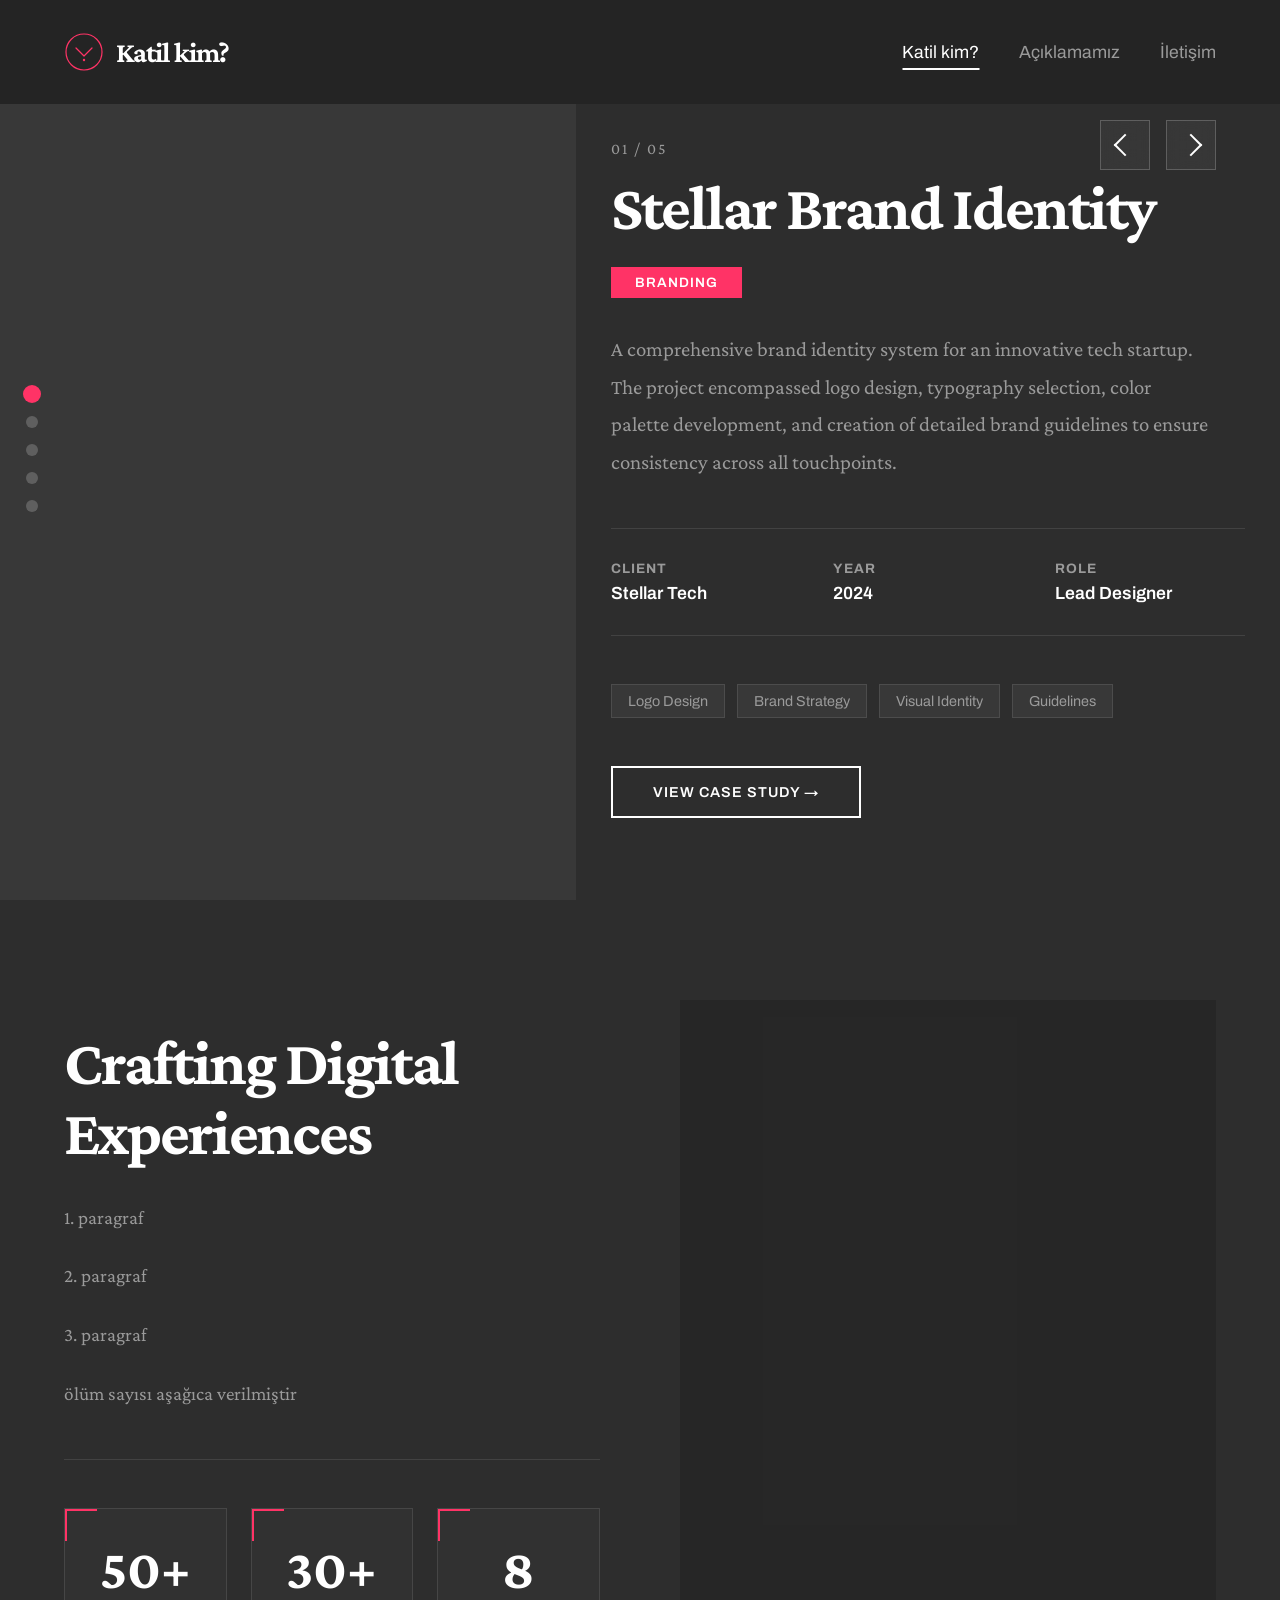
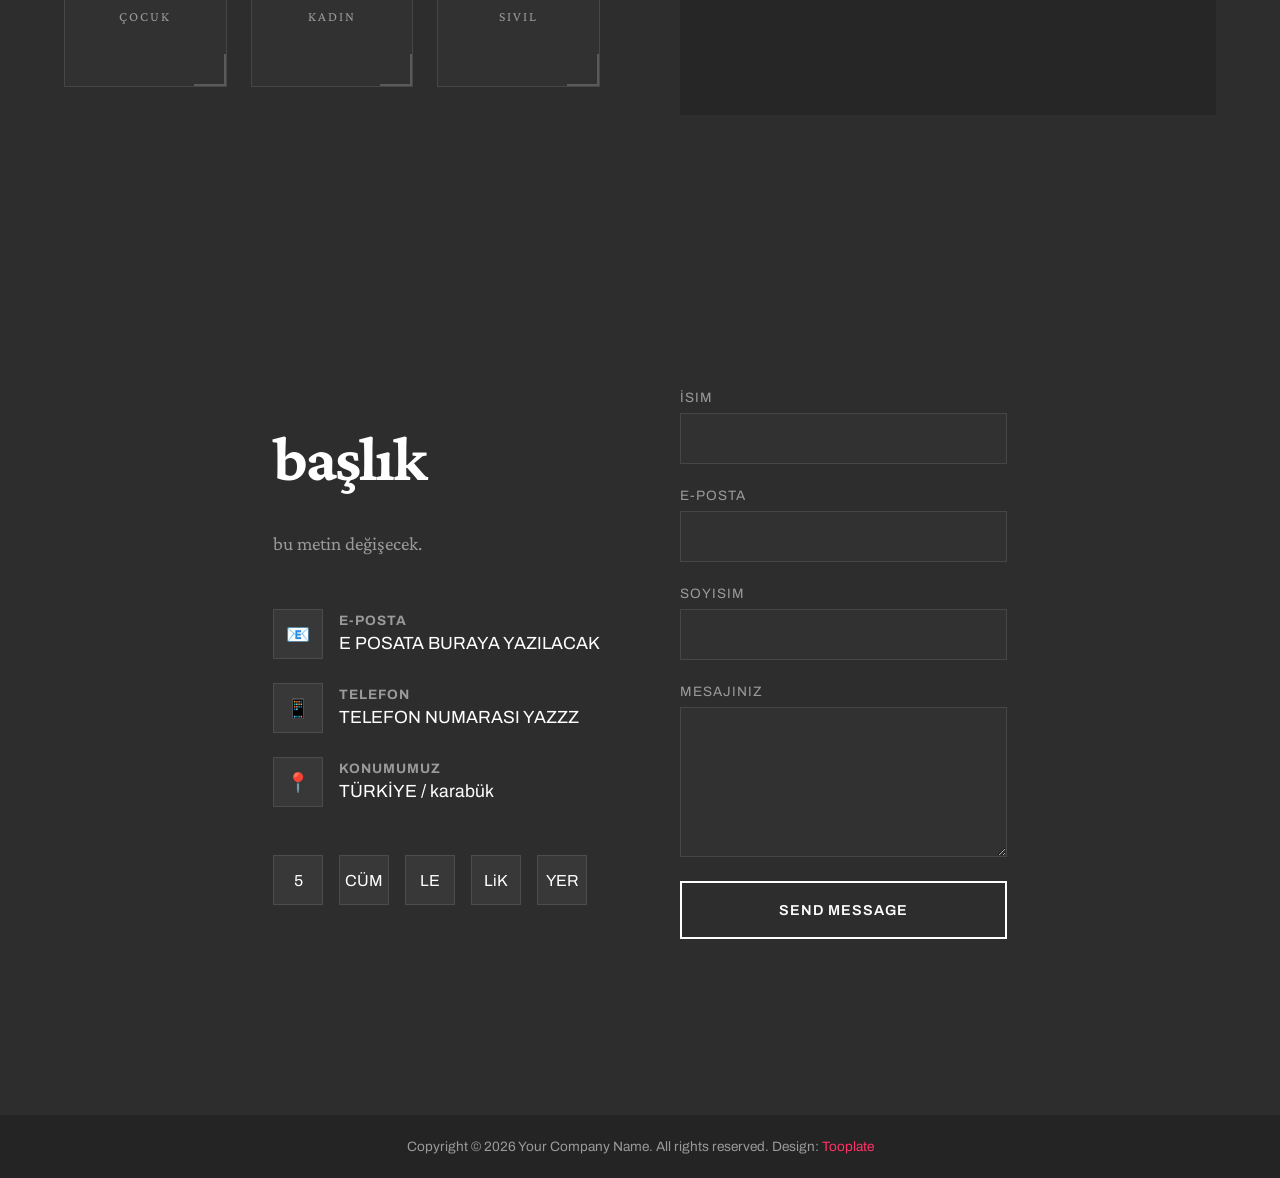
==== index.html @ d8e2f131 "Add files via upload" ====
<!DOCTYPE html>
<html lang="en">
<head>
    <meta charset="UTF-8">
    <meta name="viewport" content="width=device-width, initial-scale=1.0">
    <title>Split-Screen Portfolio - Free HTML Template</title>
    <link rel="preconnect" href="https://fonts.googleapis.com">
    <link rel="preconnect" href="https://fonts.gstatic.com" crossorigin>
    <link href="https://fonts.googleapis.com/css2?family=Crimson+Pro:wght@300;400;600;700&family=Archivo:wght@300;400;600;900&display=swap" rel="stylesheet">
    <link rel="stylesheet" href="tooplate-split-portfolio.css">
<!--

Tooplate 2154 Split Portfolio

https://www.tooplate.com/view/2154-split-portfolio

Free HTML CSS Template

-->
</head>
<body>
    <header>
        <a href="#work" class="logo">
            <svg class="logo-icon" viewBox="0 0 100 100" xmlns="http://www.w3.org/2000/svg">
                <circle cx="50" cy="50" r="45" fill="none" stroke="#ff3366" stroke-width="3"/>
                <path d="M 30 40 L 50 60 L 70 40" fill="none" stroke="#ff3366" stroke-width="3" stroke-linecap="round" stroke-linejoin="round"/>
                <circle cx="50" cy="70" r="3" fill="#ff3366"/>
            </svg>
            <span>Katil kim?</span>
        </a>
        <nav>
            <ul class="desktop-nav">
                <li><a href="#work">Katil kim?</a></li>
                <li><a href="#about">Açıklamamız</a></li>
                <li><a href="#contact">İletişim</a></li>
            </ul>
        </nav>
        <div class="menu-icon">
            <span></span>
        </div>
    </header>

    <div class="mobile-nav">
        <button class="mobile-nav-close" aria-label="Close menu">&times;</button>
        <ul>
            <li><a href="#work">Work</a></li>
            <li><a href="#about">About</a></li>
            <li><a href="#services">Services</a></li>
            <li><a href="#testimonials">Testimonials</a></li>
            <li><a href="#contact">Contact</a></li>
        </ul>
        <div class="mobile-nav-footer">
            <p>Let's create something amazing together</p>
            <a href="/cdn-cgi/l/email-protection#a1c9c4cdcdcee1c4d9c0ccd1cdc48fc2cecc"><span class="__cf_email__" data-cfemail="771f121b1b1837120f161a071b125914181a">[email&#160;protected]</span></a>
        </div>
    </div>

    <div class="split-container" id="work">
        <div class="left-panel">
            <div class="image-container active" data-project="0">
                <div class="project-image"></div>
            </div>
            <div class="image-container" data-project="1">
                <div class="project-image"></div>
            </div>
            <div class="image-container" data-project="2">
                <div class="project-image"></div>
            </div>
            <div class="image-container" data-project="3">
                <div class="project-image"></div>
            </div>
            <div class="image-container" data-project="4">
                <div class="project-image"></div>
            </div>
        </div>

        <div class="right-panel">
            <!-- Project 1 -->
            <div class="project-details active" data-project="0">
                <div class="project-number">01 / 05</div>
                <h1 class="project-title">Stellar Brand Identity</h1>
                <span class="project-category">Branding</span>
                <p class="project-description">
                    A comprehensive brand identity system for an innovative tech startup. The project encompassed logo design, 
                    typography selection, color palette development, and creation of detailed brand guidelines to ensure 
                    consistency across all touchpoints.
                </p>
                <div class="project-info">
                    <div class="info-item">
                        <h4>Client</h4>
                        <p>Stellar Tech</p>
                    </div>
                    <div class="info-item">
                        <h4>Year</h4>
                        <p>2024</p>
                    </div>
                    <div class="info-item">
                        <h4>Role</h4>
                        <p>Lead Designer</p>
                    </div>
                </div>
                <div class="project-tags">
                    <span class="tag">Logo Design</span>
                    <span class="tag">Brand Strategy</span>
                    <span class="tag">Visual Identity</span>
                    <span class="tag">Guidelines</span>
                </div>
                <a href="#" class="view-project-btn">View Case Study →</a>
            </div>

            <!-- Project 2 -->
            <div class="project-details" data-project="1">
                <div class="project-number">02 / 05</div>
                <h1 class="project-title">E-Commerce Platform</h1>
                <span class="project-category">Web Design</span>
                <p class="project-description">
                    Modern e-commerce platform redesign focused on enhancing user experience and conversion rates. 
                    The project included complete UI/UX overhaul, responsive design implementation, and optimization 
                    for both desktop and mobile shopping experiences.
                </p>
                <div class="project-info">
                    <div class="info-item">
                        <h4>Client</h4>
                        <p>Fashion Co.</p>
                    </div>
                    <div class="info-item">
                        <h4>Year</h4>
                        <p>2024</p>
                    </div>
                    <div class="info-item">
                        <h4>Role</h4>
                        <p>UI/UX Designer</p>
                    </div>
                </div>
                <div class="project-tags">
                    <span class="tag">UI Design</span>
                    <span class="tag">UX Research</span>
                    <span class="tag">Prototyping</span>
                    <span class="tag">Frontend Dev</span>
                </div>
                <a href="#" class="view-project-btn">View Case Study →</a>
            </div>

            <!-- Project 3 -->
            <div class="project-details" data-project="2">
                <div class="project-number">03 / 05</div>
                <h1 class="project-title">Fitness Mobile App</h1>
                <span class="project-category">App Design</span>
                <p class="project-description">
                    Intuitive fitness tracking application designed for iOS and Android platforms. Features include 
                    personalized workout plans, progress tracking with detailed analytics, social features for community 
                    engagement, and seamless integration with wearable devices.
                </p>
                <div class="project-info">
                    <div class="info-item">
                        <h4>Client</h4>
                        <p>FitLife</p>
                    </div>
                    <div class="info-item">
                        <h4>Year</h4>
                        <p>2024</p>
                    </div>
                    <div class="info-item">
                        <h4>Role</h4>
                        <p>Product Designer</p>
                    </div>
                </div>
                <div class="project-tags">
                    <span class="tag">Mobile UI</span>
                    <span class="tag">User Testing</span>
                    <span class="tag">Animation</span>
                    <span class="tag">Prototyping</span>
                </div>
                <a href="#" class="view-project-btn">View Case Study →</a>
            </div>

            <!-- Project 4 -->
            <div class="project-details" data-project="3">
                <div class="project-number">04 / 05</div>
                <h1 class="project-title">Product Visualization</h1>
                <span class="project-category">3D Design</span>
                <p class="project-description">
                    Photorealistic 3D product visualizations for marketing and advertising campaigns. The project involved 
                    detailed modeling, texturing, lighting, and rendering to create stunning visuals that showcase products 
                    in their best light without the need for physical photography.
                </p>
                <div class="project-info">
                    <div class="info-item">
                        <h4>Client</h4>
                        <p>Luxe Products</p>
                    </div>
                    <div class="info-item">
                        <h4>Year</h4>
                        <p>2024</p>
                    </div>
                    <div class="info-item">
                        <h4>Role</h4>
                        <p>3D Artist</p>
                    </div>
                </div>
                <div class="project-tags">
                    <span class="tag">3D Modeling</span>
                    <span class="tag">Rendering</span>
                    <span class="tag">Texturing</span>
                    <span class="tag">Lighting</span>
                </div>
                <a href="#" class="view-project-btn">View Case Study →</a>
            </div>

            <!-- Project 5 -->
            <div class="project-details" data-project="4">
                <div class="project-number">05 / 05</div>
                <h1 class="project-title">Magazine Layout</h1>
                <span class="project-category">Editorial</span>
                <p class="project-description">
                    Contemporary magazine design featuring bold typography and engaging visual storytelling. The project 
                    focused on creating a cohesive editorial system that balances readability with visual impact, incorporating 
                    custom typography, innovative layouts, and carefully curated imagery.
                </p>
                <div class="project-info">
                    <div class="info-item">
                        <h4>Client</h4>
                        <p>Design Monthly</p>
                    </div>
                    <div class="info-item">
                        <h4>Year</h4>
                        <p>2024</p>
                    </div>
                    <div class="info-item">
                        <h4>Role</h4>
                        <p>Art Director</p>
                    </div>
                </div>
                <div class="project-tags">
                    <span class="tag">Layout Design</span>
                    <span class="tag">Typography</span>
                    <span class="tag">Print Design</span>
                    <span class="tag">Editorial</span>
                </div>
                <a href="#" class="view-project-btn">View Case Study →</a>
            </div>
        </div>

        <div class="project-controls">
            <div class="progress-indicator">
                <div class="progress-dot active" data-project="0"></div>
                <div class="progress-dot" data-project="1"></div>
                <div class="progress-dot" data-project="2"></div>
                <div class="progress-dot" data-project="3"></div>
                <div class="progress-dot" data-project="4"></div>
            </div>
            <div class="navigation">
                <div class="nav-arrow" id="prevBtn">
                    <div class="arrow arrow-left"></div>
                </div>
                <div class="nav-arrow" id="nextBtn">
                    <div class="arrow arrow-right"></div>
                </div>
            </div>
        </div>
    </div>

    <!-- About Section -->
    <section id="about" class="about-section">
        <div class="about-split">
            <div class="about-content">
                <h2>Crafting Digital Experiences</h2>
                <p>1. paragraf</p>
                <p>2. paragraf</p>
                <p>3. paragraf</p>
                <p>ölüm sayısı aşağıca verilmiştir</p>
                <div class="about-stats">
                    <div class="stat-item">
                        <h3>50+</h3>
                        <p>Çocuk</p>
                    </div>
                    <div class="stat-item">
                        <h3>30+</h3>
                        <p>Kadın</p>
                    </div>
                    <div class="stat-item">
                        <h3>8</h3>
                        <p>sivil</p>
                    </div>
                </div>
            </div>
            <div class="about-image"></div>
        </div>
    </section>


    

    <!-- Contact Section -->
    <section id="contact" class="contact-section">
        <div class="contact-split">
            <div class="contact-info">
                <h2>başlık</h2>
                <p>bu metin değişecek.</p>
                <div class="contact-details">
                    <div class="contact-item">
                        <div class="contact-item-icon">📧</div>
                        <div class="contact-item-content">
                            <h4>E-posta</h4>
                            <a href="/cdn-cgi/l/email-protection#6008050c0c0f200518010d100c054e030f0d"><span class="__cf_email__" data-cfemail="18707d747477587d60797568747d367b7775">E POSATA BURAYA YAZILACAK</span></a>
                        </div>
                    </div>
                    <div class="contact-item">
                        <div class="contact-item-icon">📱</div>
                        <div class="contact-item-content">
                            <h4>telefon</h4>
                            <a href="tel:+1234567890">TELEFON NUMARASI YAZZZ</a>
                        </div>
                    </div>
                    <div class="contact-item">
                        <div class="contact-item-icon">📍</div>
                        <div class="contact-item-content">
                            <h4>konumumuz</h4>
                            <a href="https://www.google.com/maps/place/New+York,+NY" target="_blank">TÜRKİYE / karabük</a>
                        </div>
                    </div>
                </div>
                <div class="social-links">
                    <a href="#" class="social-link" title="Dribbble">5</a>
                    <a href="#" class="social-link" title="Behance">CÜM</a>
                    <a href="#" class="social-link" title="Instagram">LE</a>
                    <a href="#" class="social-link" title="LinkedIn">LiK</a>
                    <a href="#" class="social-link" title="Twitter">YER</a>
                </div>
            </div>
            <form class="contact-form">
                <div class="form-group">
                    <label for="name">İsim</label>
                    <input type="text" id="name" name="name" required>
                </div>
                <div class="form-group">
                    <label for="email">E-posta</label>
                    <input type="email" id="email" name="email" required>
                </div>
                <div class="form-group">
                    <label for="subject">Soyisim</label>
                    <input type="text" id="subject" name="subject" required>
                </div>
                <div class="form-group">
                    <label for="message">Mesajınız</label>
                    <textarea id="message" name="message" required></textarea>
                </div>
                <button type="submit" class="submit-btn">Send Message</button>
            </form>
        </div>
    </section>

    <footer>
        <p>Copyright © 2026 Your Company Name. All rights reserved. Design: <a rel="nofollow" href="https://www.tooplate.com" target="_blank">Tooplate</a></p>
    </footer>

    <script data-cfasync="false" src="/cdn-cgi/scripts/5c5dd728/cloudflare-static/email-decode.min.js"></script>
	<script src="tooplate-split-scripts.js"></script>
</body>
</html>
---- tooplate-split-portfolio.css ----
@charset "utf-8";
/* CSS Document 

Tooplate 2154 Split Portfolio

https://www.tooplate.com/view/2154-split-portfolio

*/

* {
	margin: 0;
	padding: 0;
	box-sizing: border-box;
}

:root {
	--bg-dark: #2d2d2d;
	--bg-light: #383838;
	--bg-header: #242424;
	--text-primary: #ffffff;
	--text-secondary: #9a9a9a;
	--accent: #ff3366;
	--accent-hover: #ff5580;
}

html {
	scroll-behavior: smooth;
}

body {
	font-family: 'Archivo', sans-serif;
	background: var(--bg-dark);
	color: var(--text-primary);
	overflow-x: hidden;
}

/* Header */
header {
	position: fixed;
	top: 0;
	left: 0;
	width: 100%;
	padding: 2rem 5%;
	display: flex;
	justify-content: space-between;
	align-items: center;
	z-index: 1000;
	background: rgba(36, 36, 36, 0.95);
	backdrop-filter: blur(10px);
}

.logo {
	font-family: 'Crimson Pro', serif;
	font-size: 1.8rem;
	font-weight: 700;
	letter-spacing: -1px;
	display: flex;
	align-items: center;
	gap: 0.75rem;
	text-decoration: none;
	color: var(--text-primary);
	transition: opacity 0.3s ease;
}

.logo:hover {
	opacity: 0.8;
}

.logo-icon {
	width: 40px;
	height: 40px;
}

.desktop-nav {
	display: flex;
	gap: 2.5rem;
	list-style: none;
}

.desktop-nav a {
	color: var(--text-secondary);
	text-decoration: none;
	font-size: 1.1rem;
	font-weight: 400;
	transition: all 0.3s ease;
	position: relative;
	padding-bottom: 0.5rem;
}

.desktop-nav a::before {
	content: '';
	position: absolute;
	bottom: 0;
	left: 50%;
	width: 0;
	height: 2px;
	background: var(--accent);
	transition: all 0.3s ease;
	transform: translateX(-50%);
}

.desktop-nav a:hover {
	color: var(--text-primary);
}

.desktop-nav a:hover::before {
	width: 100%;
}

.desktop-nav a.active {
	color: var(--text-primary);
}

.desktop-nav a.active::before {
	width: 100%;
	background: var(--text-primary);
}

.menu-icon {
	display: none;
	width: 40px;
	height: 40px;
	cursor: pointer;
	align-items: center;
	justify-content: center;
	border: 1px solid rgba(255, 255, 255, 0.2);
	border-radius: 50%;
	transition: border-color 0.3s ease;
	position: relative;
	z-index: 1002;
}

.menu-icon:hover {
	border-color: var(--accent);
}

.menu-icon span {
	display: block;
	width: 18px;
	height: 2px;
	background: var(--text-primary);
	position: relative;
}

.menu-icon span::before,
.menu-icon span::after {
	content: '';
	position: absolute;
	width: 18px;
	height: 2px;
	background: var(--text-primary);
	transition: all 0.3s ease;
}

.menu-icon span::before {
	top: -6px;
}

.menu-icon span::after {
	top: 6px;
}

/* Mobile Menu */
.mobile-nav {
	position: fixed;
	top: 0;
	right: -100%;
	width: 100%;
	max-width: 400px;
	height: 100vh;
	background: rgba(37, 37, 37, 0.98);
	backdrop-filter: blur(20px);
	z-index: 1001;
	padding: 120px 3rem 3rem;
	transition: right 0.3s ease-out;
}

.mobile-nav.active {
	right: 0;
}

.mobile-nav-close {
	position: absolute;
	top: 2rem;
	right: 2rem;
	width: 40px;
	height: 40px;
	background: transparent;
	border: 1px solid rgba(255, 255, 255, 0.2);
	border-radius: 50%;
	color: var(--text-primary);
	font-size: 1.5rem;
	cursor: pointer;
	display: flex;
	align-items: center;
	justify-content: center;
	transition: all 0.3s ease;
	line-height: 1;
}

.mobile-nav-close:hover {
	border-color: var(--accent);
	color: var(--accent);
	transform: rotate(90deg);
}

.mobile-nav ul {
	list-style: none;
}

.mobile-nav li {
	margin-bottom: 1.5rem;
}

.mobile-nav a {
	font-family: 'Crimson Pro', serif;
	font-size: 1.8rem;
	color: var(--text-primary);
	text-decoration: none;
	transition: all 0.3s ease;
	display: block;
}

.mobile-nav a:hover {
	color: var(--accent);
	transform: translateX(10px);
}

.mobile-nav a.active {
	color: var(--accent);
}

.mobile-nav-footer {
	position: absolute;
	bottom: 3rem;
	left: 3rem;
	right: 3rem;
}

.mobile-nav-footer p {
	color: var(--text-secondary);
	font-size: 0.9rem;
	margin-bottom: 1rem;
}

.mobile-nav-footer a {
	font-size: 0.9rem;
	color: var(--accent);
}

/* Split Screen Container */
.split-container {
	display: flex;
	height: 100vh;
	min-height: 700px;
	padding-top: 100px;
	position: relative;
}

.left-panel {
	flex: 1;
	position: relative;
	overflow: hidden;
	background: var(--bg-light);
}

.image-container {
	position: absolute;
	width: 100%;
	height: 100%;
	display: flex;
	align-items: center;
	justify-content: center;
	opacity: 0;
	transition: opacity 0.8s ease;
}

.image-container.active {
	opacity: 1;
}

.project-image {
	width: 80%;
	height: 80%;
	background-size: cover;
	background-position: center;
	position: relative;
	overflow: hidden;
}

.image-container:nth-child(1) .project-image {
	background-image: url('https://images.unsplash.com/photo-1558655146-9f40138edfeb?w=800&h=1000&fit=crop');
}

.image-container:nth-child(2) .project-image {
	background-image: url('https://images.unsplash.com/photo-1460925895917-afdab827c52f?w=800&h=1000&fit=crop');
}

.image-container:nth-child(3) .project-image {
	background-image: url('https://images.unsplash.com/photo-1476480862126-209bfaa8edc8?w=800&h=1000&fit=crop');
}

.image-container:nth-child(4) .project-image {
	background-image: url('https://images.unsplash.com/photo-1550745165-9bc0b252726f?w=800&h=1000&fit=crop');
}

.image-container:nth-child(5) .project-image {
	background-image: url('https://images.unsplash.com/photo-1499951360447-b19be8fe80f5?w=800&h=1000&fit=crop');
}

.right-panel {
	flex: 1;
	padding: 5%;
	overflow-y: visible;
	position: relative;
}

.project-details {
	position: absolute;
	top: 5%;
	left: 5%;
	right: 5%;
	opacity: 0;
	transform: translateY(30px);
	transition: all 0.6s ease;
	pointer-events: none;
}

.project-details.active {
	opacity: 1;
	transform: translateY(0);
	pointer-events: auto;
}

.project-number {
	font-family: 'Crimson Pro', serif;
	font-size: 1rem;
	color: var(--text-secondary);
	margin-bottom: 1rem;
	letter-spacing: 2px;
}

.project-title {
	font-family: 'Crimson Pro', serif;
	font-size: clamp(2.5rem, 5vw, 4rem);
	font-weight: 700;
	line-height: 1.1;
	margin-bottom: 1.5rem;
	letter-spacing: -2px;
}

.project-category {
	display: inline-block;
	padding: 0.5rem 1.5rem;
	background: var(--accent);
	color: white;
	font-size: 0.85rem;
	font-weight: 600;
	letter-spacing: 1px;
	margin-bottom: 2rem;
	text-transform: uppercase;
}

.project-description {
	font-family: 'Crimson Pro', serif;
	font-size: 1.3rem;
	line-height: 1.8;
	color: var(--text-secondary);
	margin-bottom: 3rem;
	max-width: 600px;
}

.project-info {
	display: grid;
	grid-template-columns: repeat(auto-fit, minmax(150px, 1fr));
	gap: 2rem;
	margin-bottom: 3rem;
	padding: 2rem 0;
	border-top: 1px solid rgba(255, 255, 255, 0.1);
	border-bottom: 1px solid rgba(255, 255, 255, 0.1);
}

.info-item h4 {
	font-size: 0.85rem;
	color: var(--text-secondary);
	margin-bottom: 0.5rem;
	text-transform: uppercase;
	letter-spacing: 1px;
}

.info-item p {
	font-size: 1.1rem;
	font-weight: 600;
}

.project-tags {
	display: flex;
	flex-wrap: wrap;
	gap: 0.75rem;
	margin-bottom: 3rem;
}

.tag {
	padding: 0.5rem 1rem;
	background: rgba(255, 255, 255, 0.05);
	border: 1px solid rgba(255, 255, 255, 0.1);
	font-size: 0.9rem;
	color: var(--text-secondary);
}

.view-project-btn {
	display: inline-block;
	padding: 1rem 2.5rem;
	background: transparent;
	color: var(--text-primary);
	border: 2px solid var(--text-primary);
	text-decoration: none;
	font-weight: 600;
	letter-spacing: 1px;
	text-transform: uppercase;
	font-size: 0.9rem;
	transition: all 0.3s ease;
}

.view-project-btn:hover {
	background: var(--accent);
	border-color: var(--accent);
	transform: translateX(10px);
}

/* Navigation Arrows */
.navigation {
	position: absolute;
	top: 120px;
	right: 5%;
	display: flex;
	gap: 1rem;
	z-index: 100;
}

.nav-arrow {
	width: 50px;
	height: 50px;
	background: rgba(255, 255, 255, 0.05);
	border: 1px solid rgba(255, 255, 255, 0.2);
	display: flex;
	align-items: center;
	justify-content: center;
	cursor: pointer;
	transition: all 0.3s ease;
	backdrop-filter: blur(10px);
}

.nav-arrow:hover {
	background: var(--accent);
	border-color: var(--accent);
	transform: scale(1.1);
}

.nav-arrow.disabled {
	opacity: 0.3;
	cursor: not-allowed;
}

.nav-arrow.disabled:hover {
	background: rgba(255, 255, 255, 0.05);
	transform: scale(1);
}

.arrow {
	width: 16px;
	height: 16px;
	border-top: 2px solid var(--text-primary);
	border-right: 2px solid var(--text-primary);
}

.arrow-left {
	transform: rotate(-135deg);
}

.arrow-right {
	transform: rotate(45deg);
}

/* Progress Indicator */
.progress-indicator {
	position: absolute;
	left: 2%;
	top: 50%;
	transform: translateY(-50%);
	display: flex;
	flex-direction: column;
	gap: 1rem;
	z-index: 100;
}

.progress-dot {
	width: 12px;
	height: 12px;
	background: rgba(255, 255, 255, 0.2);
	border-radius: 50%;
	cursor: pointer;
	transition: all 0.3s ease;
}

.progress-dot.active {
	background: var(--accent);
	transform: scale(1.5);
}

.progress-dot:hover {
	background: var(--text-primary);
}

/* Project Controls Wrapper */
.project-controls {
	position: absolute;
	top: 0;
	left: 0;
	right: 0;
	bottom: 0;
	pointer-events: none;
	z-index: 100;
	opacity: 1;
	transition: opacity 0.3s ease;
}

.project-controls.hidden {
	opacity: 0;
	pointer-events: none;
}

.project-controls .navigation,
.project-controls .progress-indicator {
	pointer-events: auto;
}

.project-controls.hidden .navigation,
.project-controls.hidden .progress-indicator {
	pointer-events: none;
}

/* About Section */
.about-section {
	min-height: 100vh;
	display: flex;
	align-items: center;
	padding: 100px 5%;
}

.about-split {
	display: grid;
	grid-template-columns: 1fr 1fr;
	gap: 5rem;
	max-width: 1400px;
	margin: 0 auto;
	align-items: center;
}

.about-image {
	position: relative;
	aspect-ratio: 3/4;
	background-image: url('https://images.unsplash.com/photo-1573496359142-b8d87734a5a2?w=600&h=800&fit=crop');
	background-size: cover;
	background-position: center;
	display: flex;
	align-items: center;
	justify-content: center;
	overflow: hidden;
}

.about-image::before {
	content: '';
	position: absolute;
	width: 100%;
	height: 100%;
	background: rgba(26, 26, 26, 0.3);
}

.about-content h2 {
	font-family: 'Crimson Pro', serif;
	font-size: clamp(2.5rem, 5vw, 4rem);
	font-weight: 700;
	line-height: 1.1;
	margin-bottom: 2rem;
	letter-spacing: -2px;
}

.about-content p {
	font-family: 'Crimson Pro', serif;
	font-size: 1.2rem;
	line-height: 1.8;
	color: var(--text-secondary);
	margin-bottom: 1.5rem;
}

.about-content p a {
	color: var(--accent);
	text-decoration: none;
	transition: opacity 0.3s ease;
}

.about-content p a:hover {
	opacity: 0.8;
}

.about-stats {
	display: grid;
	grid-template-columns: repeat(3, 1fr);
	gap: 1.5rem;
	margin-top: 3rem;
	padding-top: 3rem;
	border-top: 1px solid rgba(255, 255, 255, 0.1);
}

.stat-item {
	position: relative;
	padding: 2rem 1.5rem;
	background: rgba(255, 255, 255, 0.02);
	border: 1px solid rgba(255, 255, 255, 0.1);
	text-align: center;
	transition: all 0.3s ease;
}

.stat-item:hover {
	background: rgba(255, 255, 255, 0.05);
	border-color: rgba(255, 255, 255, 0.2);
	transform: translateY(-3px);
}

.stat-item::before {
	content: '';
	position: absolute;
	top: 0;
	left: 0;
	width: 30px;
	height: 30px;
	border-top: 2px solid var(--accent);
	border-left: 2px solid var(--accent);
}

.stat-item::after {
	content: '';
	position: absolute;
	bottom: 0;
	right: 0;
	width: 30px;
	height: 30px;
	border-bottom: 2px solid rgba(255, 255, 255, 0.2);
	border-right: 2px solid rgba(255, 255, 255, 0.2);
}

.stat-item h3 {
	font-family: 'Crimson Pro', serif;
	font-size: 3.5rem;
	font-weight: 700;
	color: var(--text-primary);
	margin-bottom: 0.5rem;
	line-height: 1;
}

.stat-item p {
	font-size: 0.85rem;
	color: var(--text-secondary);
	text-transform: uppercase;
	letter-spacing: 2px;
}

/* Services Section */
.services-section {
	min-height: 100vh;
	padding: 100px 5%;
	display: flex;
	align-items: center;
}

.services-container {
	max-width: 1400px;
	margin: 0 auto;
	width: 100%;
}

.section-header {
	text-align: center;
	margin-bottom: 5rem;
}

.section-header h2 {
	font-family: 'Crimson Pro', serif;
	font-size: clamp(2.5rem, 5vw, 4rem);
	font-weight: 700;
	line-height: 1.1;
	margin-bottom: 1rem;
	letter-spacing: -2px;
}

.section-header p {
	font-family: 'Crimson Pro', serif;
	font-size: 1.2rem;
	color: var(--text-secondary);
}

.services-grid {
	display: grid;
	grid-template-columns: repeat(auto-fit, minmax(300px, 1fr));
	gap: 2rem;
}

.service-card {
	padding: 3rem 2rem;
	background: rgba(255, 255, 255, 0.02);
	border: 1px solid rgba(255, 255, 255, 0.1);
	transition: all 0.3s ease;
	position: relative;
	overflow: hidden;
}

.service-card:hover {
	background: rgba(255, 255, 255, 0.05);
	border-color: rgba(255, 255, 255, 0.2);
	transform: translateY(-5px);
}

.service-number {
	position: relative;
	display: inline-flex;
	align-items: center;
	justify-content: center;
	width: 100px;
	height: 100px;
	margin-bottom: 1.5rem;
	font-family: 'Crimson Pro', serif;
	font-size: 2.5rem;
	font-weight: 700;
	color: var(--text-primary);
}

.service-number::before,
.service-number::after {
	content: '';
	position: absolute;
	width: 82px;
	height: 82px;
	border: 2px solid;
}

.service-number::before {
	top: 0;
	left: 0;
	border-color: rgba(255, 255, 255, 0.2);
}

.service-number::after {
	bottom: 0;
	right: 0;
	border-color: var(--accent);
}

.service-card h3 {
	font-family: 'Crimson Pro', serif;
	font-size: 2rem;
	font-weight: 700;
	margin-bottom: 1rem;
	letter-spacing: -1px;
}

.service-card p {
	color: var(--text-secondary);
	line-height: 1.7;
	margin-bottom: 1.5rem;
}

.service-list {
	list-style: none;
}

.service-list li {
	color: var(--text-secondary);
	font-size: 0.9rem;
	padding: 0.5rem 0;
	padding-left: 1.5rem;
	position: relative;
}

.service-list li::before {
	content: '→';
	position: absolute;
	left: 0;
	color: var(--accent);
}

/* Testimonials Section */
.testimonials-section {
	min-height: 100vh;
	padding: 100px 5%;
	display: flex;
	align-items: center;
	background: rgba(255, 255, 255, 0.02);
}

.testimonials-container {
	max-width: 1200px;
	margin: 0 auto;
	width: 100%;
}

.testimonials-grid {
	display: grid;
	grid-template-columns: repeat(auto-fit, minmax(350px, 1fr));
	gap: 3rem;
	margin-top: 3rem;
}

.testimonial-card {
	padding: 3rem;
	background: rgba(45, 45, 45, 0.8);
	border: 1px solid rgba(255, 255, 255, 0.1);
	position: relative;
}

.quote-icon {
	font-family: 'Crimson Pro', serif;
	font-size: 5rem;
	color: rgba(255, 255, 255, 0.1);
	line-height: 1;
	margin-bottom: 1rem;
}

.testimonial-text {
	font-family: 'Crimson Pro', serif;
	font-size: 1.2rem;
	line-height: 1.8;
	color: var(--text-primary);
	margin-bottom: 2rem;
}

.testimonial-author {
	display: flex;
	align-items: center;
	gap: 1rem;
	padding-top: 2rem;
	border-top: 1px solid rgba(255, 255, 255, 0.1);
}

.author-avatar {
	width: 50px;
	height: 50px;
	background: var(--accent);
	border-radius: 50%;
	display: flex;
	align-items: center;
	justify-content: center;
	font-family: 'Crimson Pro', serif;
	font-size: 1.5rem;
	font-weight: 700;
}

.author-info h4 {
	font-size: 1.1rem;
	margin-bottom: 0.25rem;
}

.author-info p {
	font-size: 0.9rem;
	color: var(--text-secondary);
}

/* Contact Section */
.contact-section {
	min-height: 100vh;
	display: flex;
	align-items: center;
	padding: 100px 5%;
}

.contact-split {
	display: grid;
	grid-template-columns: 1fr 1fr;
	gap: 5rem;
	max-width: 1400px;
	margin: 0 auto;
	align-items: center;
}

.contact-info h2 {
	font-family: 'Crimson Pro', serif;
	font-size: clamp(2.5rem, 5vw, 4rem);
	font-weight: 700;
	line-height: 1.1;
	margin-bottom: 2rem;
	letter-spacing: -2px;
}

.contact-info p {
	font-family: 'Crimson Pro', serif;
	font-size: 1.2rem;
	line-height: 1.8;
	color: var(--text-secondary);
	margin-bottom: 3rem;
}

.contact-details {
	display: flex;
	flex-direction: column;
	gap: 1.5rem;
}

.contact-item {
	display: flex;
	align-items: flex-start;
	gap: 1rem;
}

.contact-item-icon {
	width: 50px;
	height: 50px;
	min-width: 50px;
	flex-shrink: 0;
	background: rgba(255, 255, 255, 0.05);
	border: 1px solid rgba(255, 255, 255, 0.1);
	display: flex;
	align-items: center;
	justify-content: center;
	font-size: 1.2rem;
}

.contact-item-content {
	padding-top: 0.25rem;
}

.contact-item-content h4 {
	font-size: 0.85rem;
	color: var(--text-secondary);
	margin-bottom: 0.25rem;
	text-transform: uppercase;
	letter-spacing: 1px;
}

.contact-item-content a,
.contact-item-content p {
	color: var(--text-primary);
	text-decoration: none;
	font-size: 1.1rem;
	margin: 0;
	line-height: 1.4;
}

.contact-item-content a:hover {
	color: var(--accent);
}

.social-links {
	display: flex;
	gap: 1rem;
	margin-top: 3rem;
}

.social-link {
	width: 50px;
	height: 50px;
	background: rgba(255, 255, 255, 0.05);
	border: 1px solid rgba(255, 255, 255, 0.1);
	display: flex;
	align-items: center;
	justify-content: center;
	text-decoration: none;
	color: var(--text-primary);
	transition: all 0.3s ease;
}

.social-link:hover {
	background: var(--accent);
	border-color: var(--accent);
	transform: translateY(-3px);
}

.contact-form {
	display: flex;
	flex-direction: column;
	gap: 1.5rem;
}

.form-group {
	display: flex;
	flex-direction: column;
	gap: 0.5rem;
}

.form-group label {
	font-size: 0.85rem;
	color: var(--text-secondary);
	text-transform: uppercase;
	letter-spacing: 1px;
}

.form-group input,
.form-group textarea {
	padding: 1rem;
	background: rgba(255, 255, 255, 0.02);
	border: 1px solid rgba(255, 255, 255, 0.1);
	color: var(--text-primary);
	font-family: 'Archivo', sans-serif;
	font-size: 1rem;
	transition: all 0.3s ease;
}

.form-group input:focus,
.form-group textarea:focus {
	outline: none;
	border-color: var(--accent);
	background: rgba(255, 255, 255, 0.05);
}

.form-group textarea {
	resize: vertical;
	min-height: 150px;
}

.submit-btn {
	padding: 1.2rem 2.5rem;
	background: transparent;
	color: var(--text-primary);
	border: 2px solid var(--text-primary);
	font-family: 'Archivo', sans-serif;
	font-weight: 600;
	letter-spacing: 1px;
	text-transform: uppercase;
	font-size: 0.9rem;
	cursor: pointer;
	transition: all 0.3s ease;
}

.submit-btn:hover {
	background: var(--accent);
	border-color: var(--accent);
}

/* Footer */
footer {
	position: relative;
	padding: 1.5rem 5%;
	text-align: center;
	font-size: 0.85rem;
	color: var(--text-secondary);
	background: rgba(36, 36, 36, 0.95);
	backdrop-filter: blur(10px);
}

footer a {
	color: var(--accent);
	text-decoration: none;
	transition: color 0.3s ease;
}

footer a:hover {
	color: var(--accent-hover);
}

/* Responsive */
@media (max-width: 1024px) {
	.split-container {
		flex-direction: column;
		height: auto;
		padding-top: 100px;
		padding-bottom: 0;
	}

	.left-panel {
		height: 50vh;
		min-height: 400px;
		position: relative;
		order: 1;
	}

	/* Project controls bar - between panels */
	.project-controls {
		position: relative;
		order: 2;
		display: flex;
		justify-content: space-between;
		align-items: center;
		padding: 1rem 5%;
		background: linear-gradient(180deg, var(--bg-light) 0%, var(--bg-dark) 100%);
		border-top: 1px solid rgba(255, 255, 255, 0.05);
		border-bottom: 1px solid rgba(255, 255, 255, 0.05);
		top: auto;
		left: auto;
		right: auto;
		bottom: auto;
		pointer-events: auto;
	}

	.progress-indicator {
		position: relative;
		left: auto;
		top: auto;
		transform: none;
		flex-direction: row;
		gap: 0.75rem;
	}

	.navigation {
		position: relative;
		top: auto;
		bottom: auto;
		right: auto;
	}

	.nav-arrow {
		width: 45px;
		height: 45px;
	}

	.right-panel {
		height: auto;
		overflow-y: visible;
		padding-top: 2rem;
		padding-bottom: 2rem;
		position: relative;
		order: 3;
	}

	.project-details {
		position: relative;
		top: 0;
		opacity: 1;
		transform: translateY(0);
		pointer-events: auto;
		display: none;
	}

	.project-details.active {
		display: block;
	}

	.desktop-nav {
		display: none;
	}

	.menu-icon {
		display: flex;
	}

	footer {
		position: relative;
	}

	.about-split,
	.contact-split {
		grid-template-columns: 1fr;
		gap: 3rem;
	}

	.about-image {
		order: -1;
		max-height: 500px;
	}

	.about-stats {
		grid-template-columns: repeat(3, 1fr);
	}

	.services-grid {
		grid-template-columns: repeat(auto-fit, minmax(250px, 1fr));
	}

	.testimonials-grid {
		grid-template-columns: 1fr;
	}
}

@media (max-width: 768px) {
	header {
		padding: 1.5rem 5%;
	}

	.logo {
		font-size: 1.5rem;
	}

	.project-title {
		font-size: 2.5rem;
	}

	.project-description {
		font-size: 1.1rem;
	}

	.project-info {
		grid-template-columns: 1fr;
		gap: 1.5rem;
	}

	.navigation {
		gap: 0.5rem;
	}

	.nav-arrow {
		width: 50px;
		height: 50px;
	}

	.about-content h2,
	.contact-info h2,
	.section-header h2 {
		font-size: 2.5rem;
	}

	.about-stats {
		grid-template-columns: repeat(3, 1fr);
		gap: 1rem;
	}

	.stat-item {
		padding: 1.5rem 1rem;
	}

	.stat-item h3 {
		font-size: 2.2rem;
	}

	.stat-item::before,
	.stat-item::after {
		width: 20px;
		height: 20px;
	}

	.service-card {
		padding: 2rem 1.5rem;
	}

	.testimonial-card {
		padding: 2rem;
	}

	.services-section,
	.testimonials-section,
	.about-section,
	.contact-section {
		padding: 60px 5%;
	}
}

@media (max-width: 480px) {
	.split-container {
		padding-top: 80px;
		padding-bottom: 0;
	}

	.left-panel {
		height: 40vh;
		min-height: 300px;
	}

	.project-title {
		font-size: 2rem;
	}

	.project-controls {
		padding: 0.75rem 5%;
	}

	.right-panel {
		padding: 1.5rem 5% 2rem;
	}

	.navigation {
		gap: 0.5rem;
	}

	.nav-arrow {
		width: 40px;
		height: 40px;
	}

	.arrow {
		width: 15px;
		height: 15px;
	}

	.progress-indicator {
		gap: 0.5rem;
	}

	.about-stats {
		grid-template-columns: 1fr;
		gap: 1rem;
	}

	.stat-item h3 {
		font-size: 2.5rem;
	}

	.progress-dot {
		width: 10px;
		height: 10px;
	}

	.services-grid {
		grid-template-columns: 1fr;
	}

	.social-links {
		flex-wrap: wrap;
	}
}
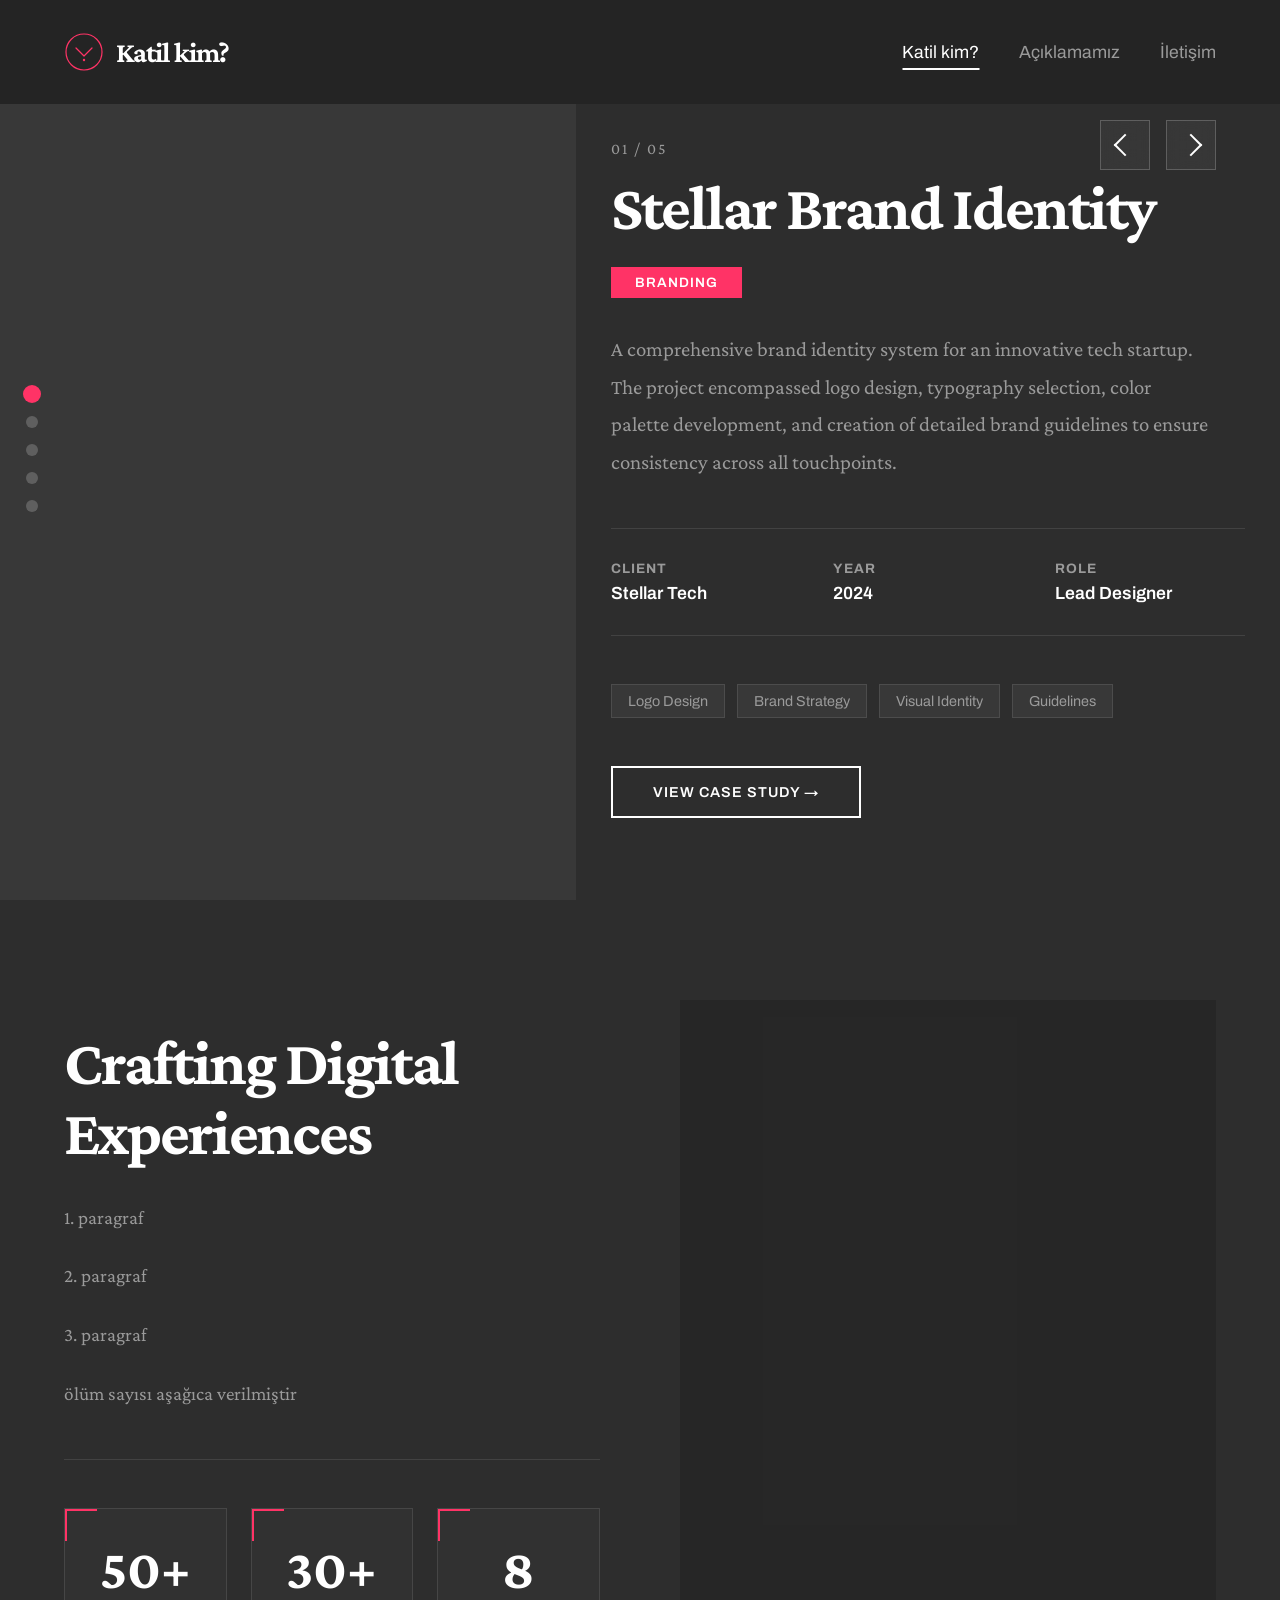
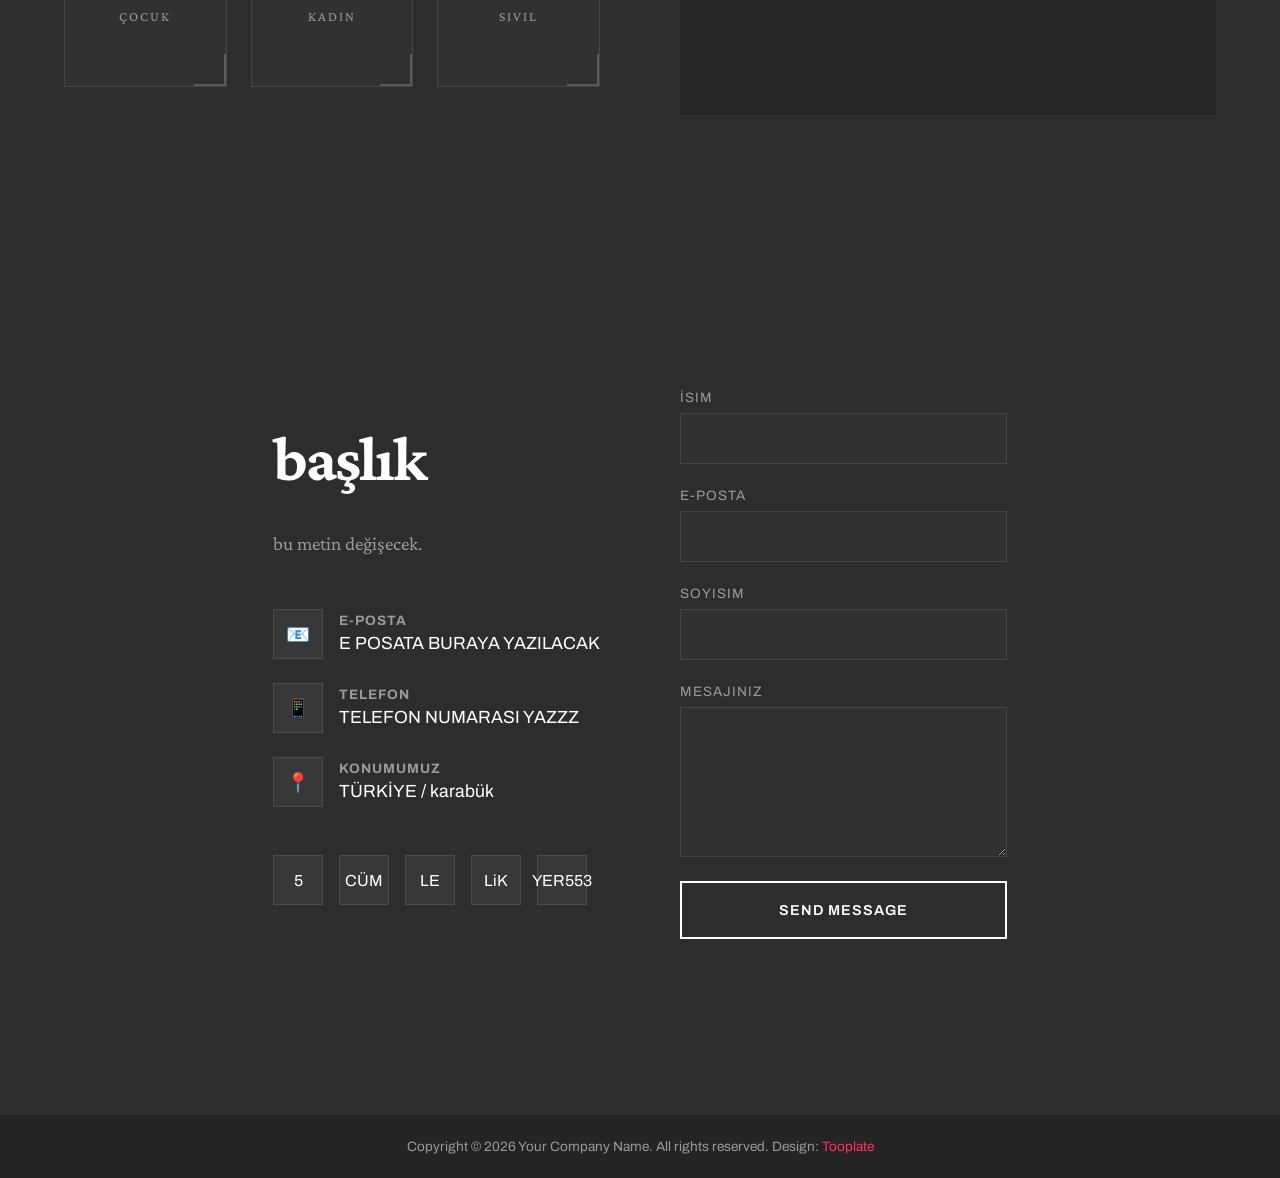
==== commit 2a2eac92: "Update index.html" ====
--- a/index.html
+++ b/index.html
@@ -43,15 +43,13 @@
     <div class="mobile-nav">
         <button class="mobile-nav-close" aria-label="Close menu">&times;</button>
         <ul>
-            <li><a href="#work">Work</a></li>
-            <li><a href="#about">About</a></li>
-            <li><a href="#services">Services</a></li>
-            <li><a href="#testimonials">Testimonials</a></li>
-            <li><a href="#contact">Contact</a></li>
+            <li><a href="#work">Katil kim?</a></li>
+                <li><a href="#about">Açıklamamız</a></li>
+                <li><a href="#contact">İletişim</a></li>
         </ul>
         <div class="mobile-nav-footer">
-            <p>Let's create something amazing together</p>
-            <a href="/cdn-cgi/l/email-protection#a1c9c4cdcdcee1c4d9c0ccd1cdc48fc2cecc"><span class="__cf_email__" data-cfemail="771f121b1b1837120f161a071b125914181a">[email&#160;protected]</span></a>
+            <p>gurur verici bir cümle yazzz</p>
+            <a href="/cdn-cgi/l/email-protection#a1c9c4cdcdcee1c4d9c0ccd1cdc48fc2cecc"><span class="__cf_email__" data-cfemail="771f121b1b1837120f161a071b125914181a">E POSATA YAZILACAK</span></a>
         </div>
     </div>
 
@@ -325,7 +323,7 @@
                     <a href="#" class="social-link" title="Behance">CÜM</a>
                     <a href="#" class="social-link" title="Instagram">LE</a>
                     <a href="#" class="social-link" title="LinkedIn">LiK</a>
-                    <a href="#" class="social-link" title="Twitter">YER</a>
+                    <a href="#" class="social-link" title="Twitter">YER553</a>
                 </div>
             </div>
             <form class="contact-form">
@@ -357,4 +355,4 @@
     <script data-cfasync="false" src="/cdn-cgi/scripts/5c5dd728/cloudflare-static/email-decode.min.js"></script>
 	<script src="tooplate-split-scripts.js"></script>
 </body>
-</html>+</html>
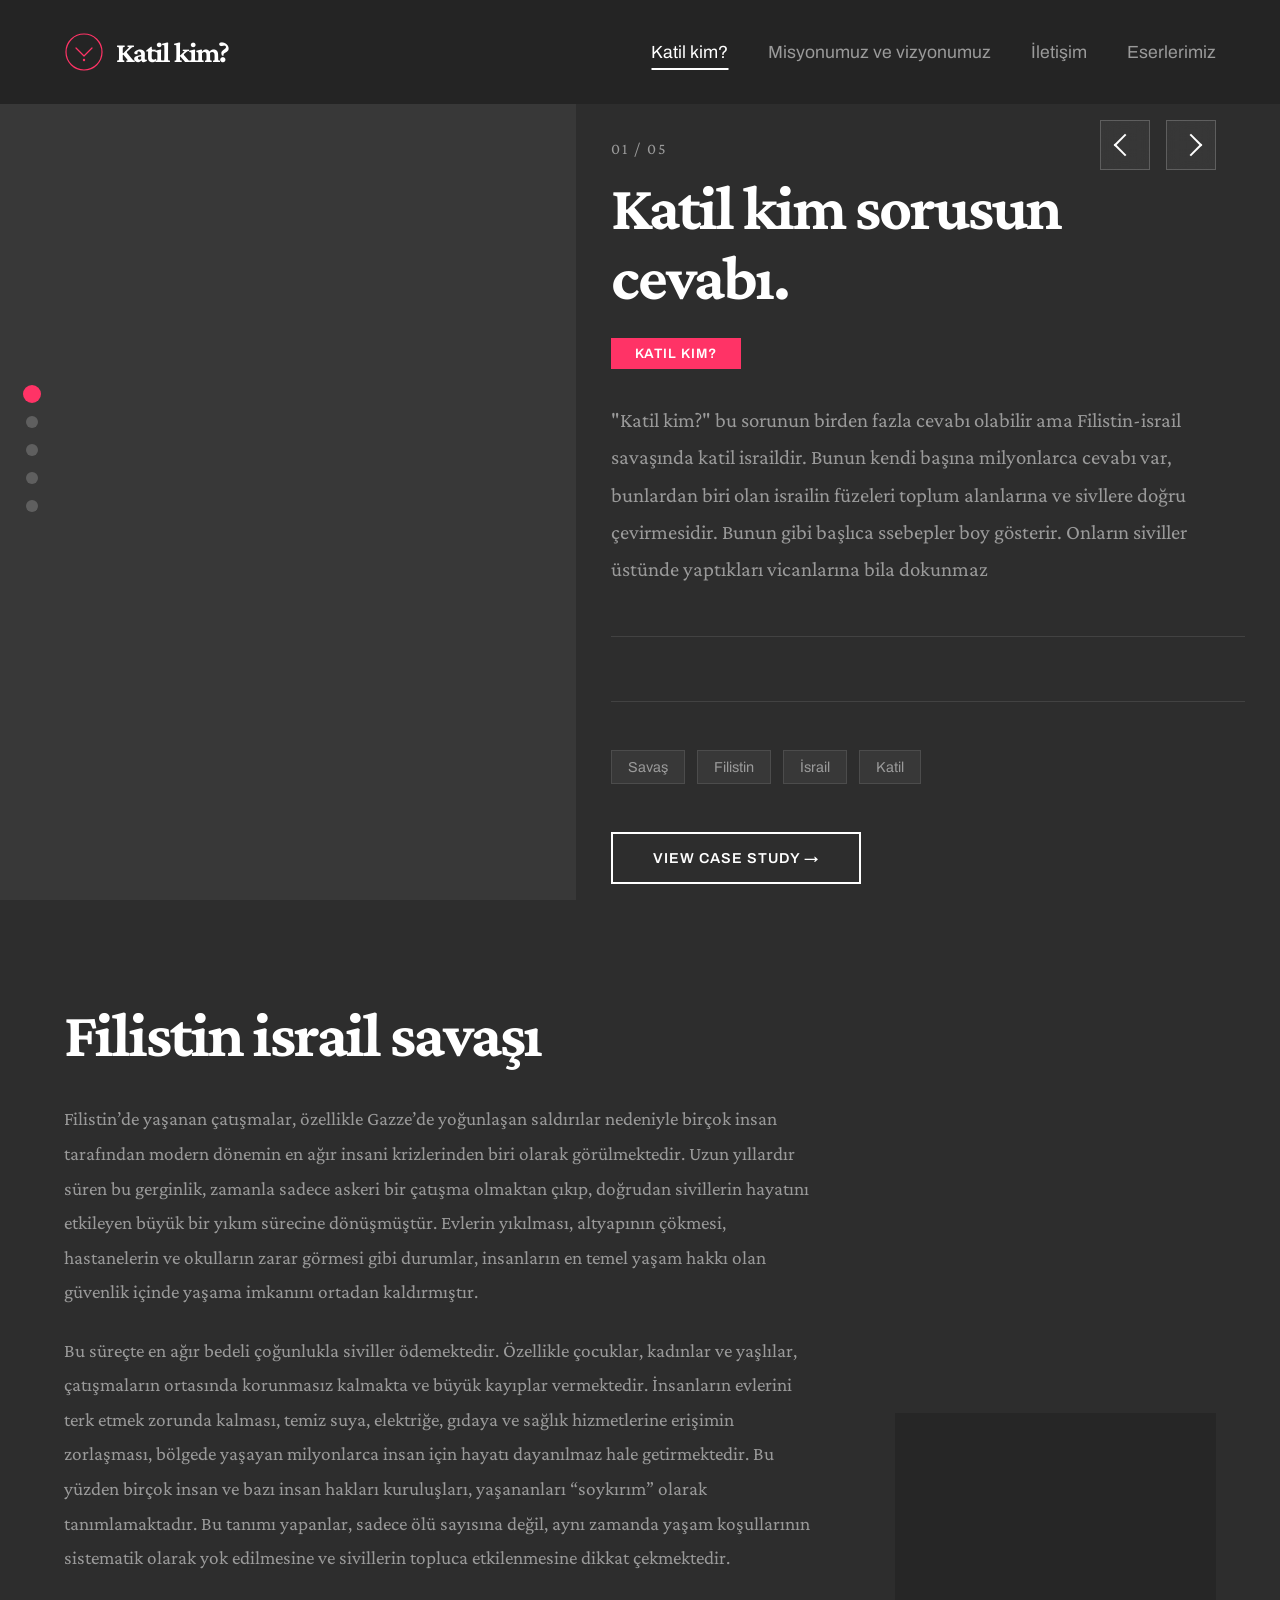
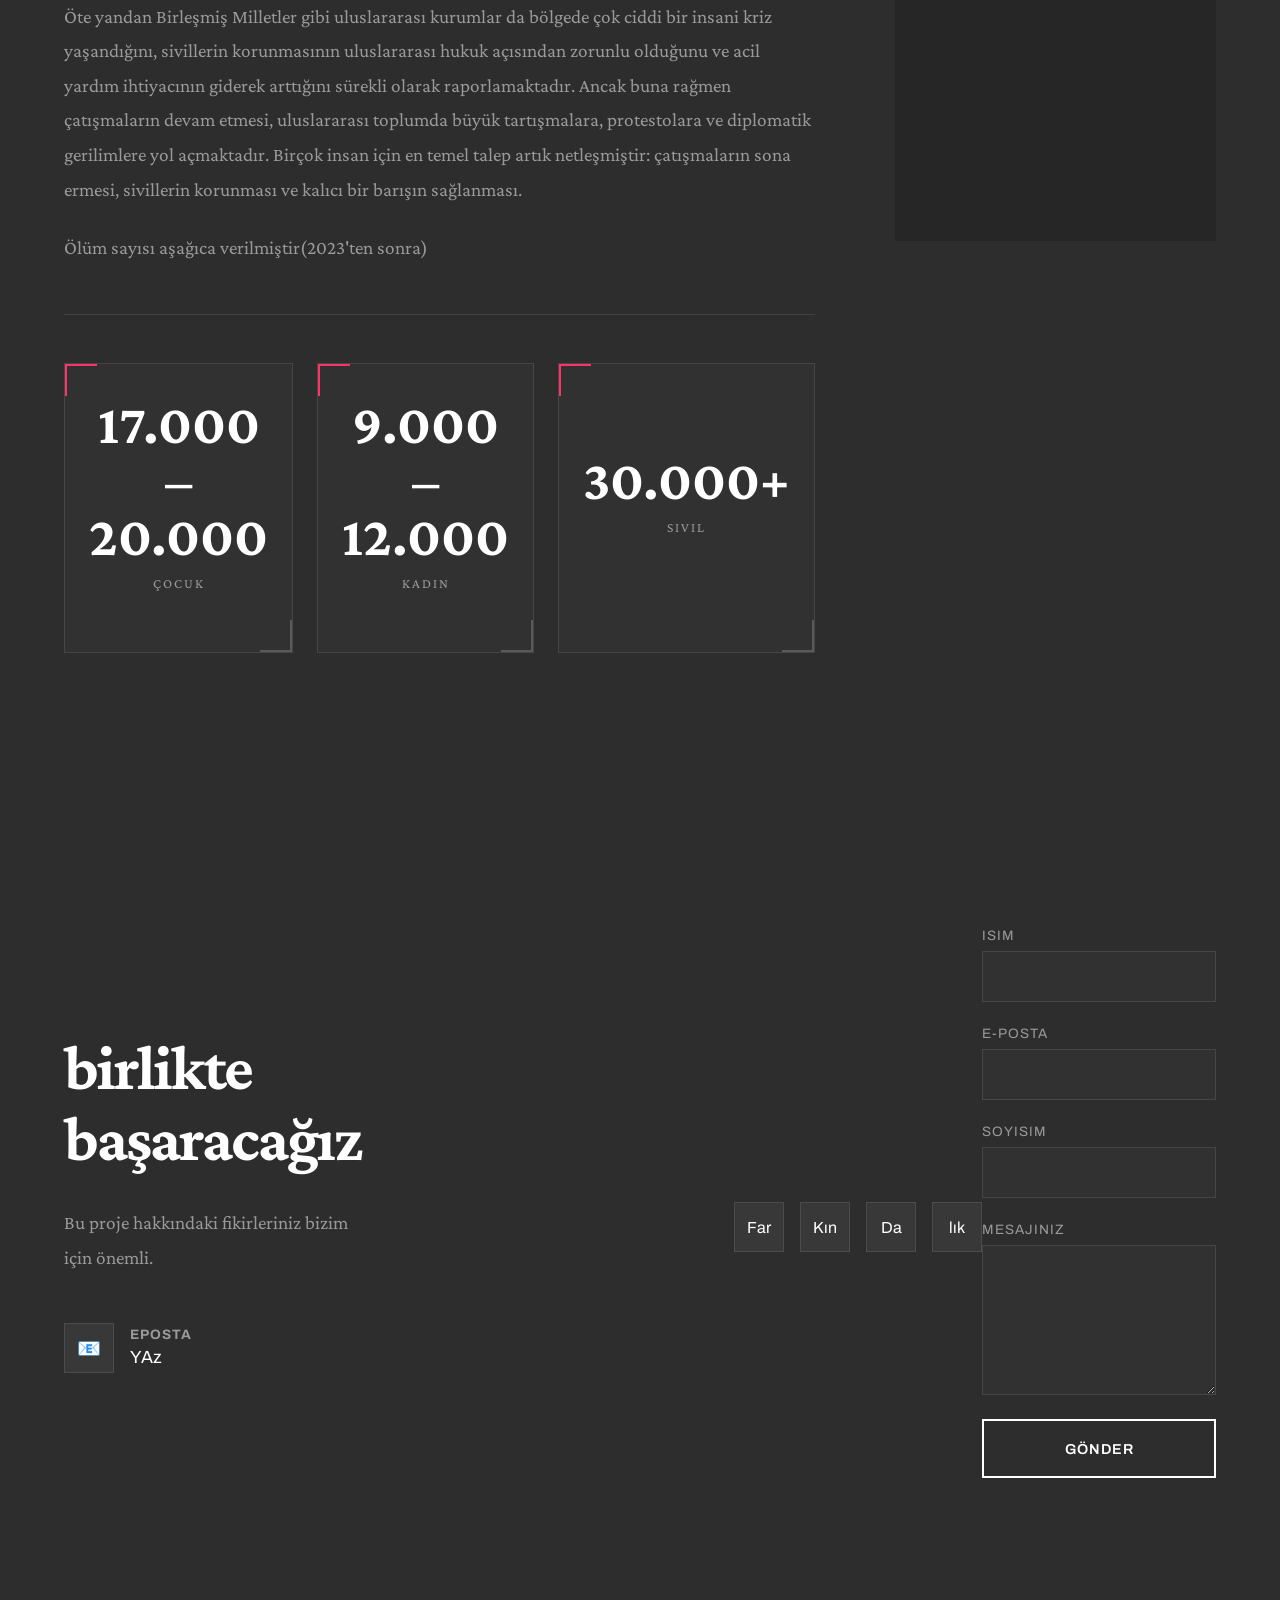
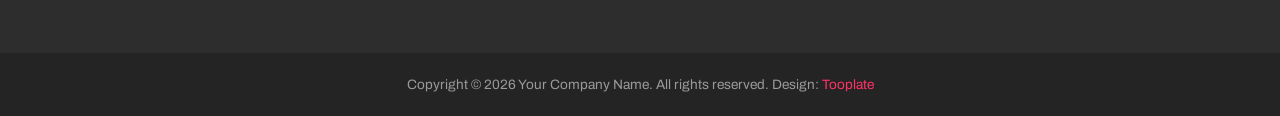
==== commit 78af14d1: "Update index.html" ====
--- a/index.html
+++ b/index.html
@@ -31,8 +31,9 @@
         <nav>
             <ul class="desktop-nav">
                 <li><a href="#work">Katil kim?</a></li>
-                <li><a href="#about">Açıklamamız</a></li>
+                <li><a href="#about">Misyonumuz ve vizyonumuz</a></li>
                 <li><a href="#contact">İletişim</a></li>
+                <li><a href="eserler.html">Eserlerimiz</a></li>
             </ul>
         </nav>
         <div class="menu-icon">
@@ -44,8 +45,9 @@
         <button class="mobile-nav-close" aria-label="Close menu">&times;</button>
         <ul>
             <li><a href="#work">Katil kim?</a></li>
-                <li><a href="#about">Açıklamamız</a></li>
+                <li><a href="#about">Misyonumuz ve vizyonumuz</a></li>
                 <li><a href="#contact">İletişim</a></li>
+                 <li><a href="eserler.html">Eserlerimiz</a></li>
         </ul>
         <div class="mobile-nav-footer">
             <p>gurur verici bir cümle yazzz</p>
@@ -76,32 +78,29 @@
             <!-- Project 1 -->
             <div class="project-details active" data-project="0">
                 <div class="project-number">01 / 05</div>
-                <h1 class="project-title">Stellar Brand Identity</h1>
-                <span class="project-category">Branding</span>
-                <p class="project-description">
-                    A comprehensive brand identity system for an innovative tech startup. The project encompassed logo design, 
-                    typography selection, color palette development, and creation of detailed brand guidelines to ensure 
-                    consistency across all touchpoints.
-                </p>
-                <div class="project-info">
-                    <div class="info-item">
-                        <h4>Client</h4>
-                        <p>Stellar Tech</p>
-                    </div>
-                    <div class="info-item">
-                        <h4>Year</h4>
-                        <p>2024</p>
-                    </div>
-                    <div class="info-item">
-                        <h4>Role</h4>
-                        <p>Lead Designer</p>
-                    </div>
-                </div>
-                <div class="project-tags">
-                    <span class="tag">Logo Design</span>
-                    <span class="tag">Brand Strategy</span>
-                    <span class="tag">Visual Identity</span>
-                    <span class="tag">Guidelines</span>
+                <h1 class="project-title">Katil kim sorusun cevabı.</h1>
+                <span class="project-category">Katil kim?</span>
+                <p class="project-description">
+                "Katil kim?" bu sorunun birden fazla cevabı olabilir ama Filistin-israil savaşında katil israildir. 
+                Bunun kendi başına milyonlarca cevabı var, bunlardan biri olan israilin füzeleri toplum alanlarına ve sivllere doğru çevirmesidir.
+                Bunun gibi başlıca ssebepler boy gösterir. Onların siviller üstünde yaptıkları vicanlarına bila dokunmaz
+                </p>
+                <div class="project-info">
+                    <div >
+
+                    </div>
+                    <div>
+
+                    </div>
+                    <div >
+
+                    </div>
+                </div>
+                <div class="project-tags">
+                    <span class="tag">Savaş</span>
+                    <span class="tag">Filistin</span>
+                    <span class="tag">İsrail</span>
+                    <span class="tag">Katil</span>
                 </div>
                 <a href="#" class="view-project-btn">View Case Study →</a>
             </div>
@@ -109,67 +108,52 @@
             <!-- Project 2 -->
             <div class="project-details" data-project="1">
                 <div class="project-number">02 / 05</div>
-                <h1 class="project-title">E-Commerce Platform</h1>
-                <span class="project-category">Web Design</span>
-                <p class="project-description">
-                    Modern e-commerce platform redesign focused on enhancing user experience and conversion rates. 
-                    The project included complete UI/UX overhaul, responsive design implementation, and optimization 
-                    for both desktop and mobile shopping experiences.
-                </p>
-                <div class="project-info">
-                    <div class="info-item">
-                        <h4>Client</h4>
-                        <p>Fashion Co.</p>
-                    </div>
-                    <div class="info-item">
-                        <h4>Year</h4>
-                        <p>2024</p>
-                    </div>
-                    <div class="info-item">
-                        <h4>Role</h4>
-                        <p>UI/UX Designer</p>
-                    </div>
-                </div>
-                <div class="project-tags">
-                    <span class="tag">UI Design</span>
-                    <span class="tag">UX Research</span>
-                    <span class="tag">Prototyping</span>
-                    <span class="tag">Frontend Dev</span>
-                </div>
-                <a href="#" class="view-project-btn">View Case Study →</a>
+                <h1 class="project-title">Filistinin tarihi</h1>
+                <span class="project-category">Filistin</span>
+                <p class="project-description">
+                    Filistin sorunu, 20. yüzyılda Birleşik Krallık yönetimi döneminde artan 
+                    Yahudi göçleriyle başladı. 1948’de İsrail devletinin kurulmasıyla savaş 
+                    çıktı ve birçok Filistinli yerinden edildi. 1967’de İsrail’in Batı Şeria
+                     ve Gazze’yi kontrol altına almasıyla sorun daha da büyüdü. Günümüzde
+                      ise Filistinliler bağımsız bir devlet kurmak isterken, 
+                    çatışmalar ve anlaşmazlıklar hâlâ devam etmektedir.
+                </p>
+                <div class="project-info">
+                  
+                </div>
+                <div class="project-tags">
+                  
+                </div>
+            
             </div>
 
             <!-- Project 3 -->
             <div class="project-details" data-project="2">
                 <div class="project-number">03 / 05</div>
-                <h1 class="project-title">Fitness Mobile App</h1>
-                <span class="project-category">App Design</span>
-                <p class="project-description">
-                    Intuitive fitness tracking application designed for iOS and Android platforms. Features include 
-                    personalized workout plans, progress tracking with detailed analytics, social features for community 
-                    engagement, and seamless integration with wearable devices.
-                </p>
-                <div class="project-info">
-                    <div class="info-item">
-                        <h4>Client</h4>
-                        <p>FitLife</p>
-                    </div>
-                    <div class="info-item">
-                        <h4>Year</h4>
-                        <p>2024</p>
-                    </div>
-                    <div class="info-item">
-                        <h4>Role</h4>
-                        <p>Product Designer</p>
-                    </div>
-                </div>
-                <div class="project-tags">
-                    <span class="tag">Mobile UI</span>
-                    <span class="tag">User Testing</span>
-                    <span class="tag">Animation</span>
-                    <span class="tag">Prototyping</span>
-                </div>
-                <a href="#" class="view-project-btn">View Case Study →</a>
+                <h1 class="project-title">Savaşın detayları</h1>
+                <span class="project-category">Filistin-İsrail</span>
+                <p class="project-description">
+                   Filistin-İsrail çatışması, 1948’de İsrail’in kurulmasıyla başlayan ve günümüze kadar süren bir mücadeledir. 
+               Bu süreçte Filistinliler toprak kaybı ve yerinden edilme yaşanıyor. 1967 savaşından sonra Batı Şeria ve
+                Gazze’nin kontrolü de İsrail’e geçti.
+                O tarihten beri bölgede zaman zaman çatışmalar, roket saldırıları ve askeri operasyonlar yaşanmakta;
+                 barış görüşmeleri ise kalıcı bir çözüm sağlayamamaktadır.
+                </p>
+                <div class="project-info">
+                    <div class="info-item">
+                      
+                    </div>
+                    <div class="info-item">
+                        
+                    </div>
+                    <div class="info-item">
+                        
+                    </div>
+                </div>
+                <div class="project-tags">
+                    
+                </div>
+                
             </div>
 
             <!-- Project 4 -->
@@ -262,23 +246,27 @@
     <section id="about" class="about-section">
         <div class="about-split">
             <div class="about-content">
-                <h2>Crafting Digital Experiences</h2>
-                <p>1. paragraf</p>
-                <p>2. paragraf</p>
-                <p>3. paragraf</p>
-                <p>ölüm sayısı aşağıca verilmiştir</p>
+                <h2>Filistin israil savaşı</h2>
+                <p>Filistin’de yaşanan çatışmalar, özellikle Gazze’de yoğunlaşan saldırılar nedeniyle birçok insan tarafından modern dönemin
+                     en ağır insani krizlerinden biri olarak görülmektedir. Uzun yıllardır süren bu gerginlik, zamanla sadece
+                     askeri bir çatışma olmaktan çıkıp, doğrudan sivillerin hayatını etkileyen büyük bir yıkım sürecine dönüşmüştür. 
+                    Evlerin yıkılması, altyapının çökmesi, hastanelerin ve okulların zarar görmesi gibi durumlar,
+                     insanların en temel yaşam hakkı olan güvenlik içinde yaşama imkanını ortadan kaldırmıştır.</p>
+                <p>Bu süreçte en ağır bedeli çoğunlukla siviller ödemektedir. Özellikle çocuklar, kadınlar ve yaşlılar, çatışmaların ortasında korunmasız kalmakta ve büyük kayıplar vermektedir. İnsanların evlerini terk etmek zorunda kalması, temiz suya, elektriğe, gıdaya ve sağlık hizmetlerine erişimin zorlaşması, bölgede yaşayan milyonlarca insan için hayatı dayanılmaz hale getirmektedir. Bu yüzden birçok insan ve bazı insan hakları kuruluşları, yaşananları “soykırım” olarak tanımlamaktadır. Bu tanımı yapanlar, sadece ölü sayısına değil, aynı zamanda yaşam koşullarının sistematik olarak yok edilmesine ve sivillerin topluca etkilenmesine dikkat çekmektedir.</p>
+                <p>Öte yandan Birleşmiş Milletler gibi uluslararası kurumlar da bölgede çok ciddi bir insani kriz yaşandığını, sivillerin korunmasının uluslararası hukuk açısından zorunlu olduğunu ve acil yardım ihtiyacının giderek arttığını sürekli olarak raporlamaktadır. Ancak buna rağmen çatışmaların devam etmesi, uluslararası toplumda büyük tartışmalara, protestolara ve diplomatik gerilimlere yol açmaktadır. Birçok insan için en temel talep artık netleşmiştir: çatışmaların sona ermesi, sivillerin korunması ve kalıcı bir barışın sağlanması.</p>
+                <p>Ölüm sayısı aşağıca verilmiştir(2023'ten sonra)</p>
                 <div class="about-stats">
                     <div class="stat-item">
-                        <h3>50+</h3>
+                        <h3>17.000 – 20.000</h3>
                         <p>Çocuk</p>
                     </div>
                     <div class="stat-item">
-                        <h3>30+</h3>
+                        <h3>9.000 – 12.000</h3>
                         <p>Kadın</p>
                     </div>
                     <div class="stat-item">
-                        <h3>8</h3>
-                        <p>sivil</p>
+                        <h3><br/>30.000+</h3>
+                        <p>Sivil</p>
                     </div>
                 </div>
             </div>
@@ -290,45 +278,34 @@
     
 
     <!-- Contact Section -->
-    <section id="contact" class="contact-section">
+   <section id="contact" class="contact-section">
         <div class="contact-split">
             <div class="contact-info">
-                <h2>başlık</h2>
-                <p>bu metin değişecek.</p>
+                <h2>birlikte başaracağız</h2>
+                <p>Bu proje hakkındaki fikirleriniz bizim için önemli.</p>
                 <div class="contact-details">
                     <div class="contact-item">
                         <div class="contact-item-icon">📧</div>
                         <div class="contact-item-content">
-                            <h4>E-posta</h4>
-                            <a href="/cdn-cgi/l/email-protection#6008050c0c0f200518010d100c054e030f0d"><span class="__cf_email__" data-cfemail="18707d747477587d60797568747d367b7775">E POSATA BURAYA YAZILACAK</span></a>
+                            <h4>Eposta</h4>
+                            <a href="/cdn-cgi/l/email-protection#6008050c0c0f200518010d100c054e030f0d"><span class="__cf_email__" data-cfemail="18707d747477587d60797568747d367b7775">YAz</span></a>
                         </div>
                     </div>
-                    <div class="contact-item">
-                        <div class="contact-item-icon">📱</div>
-                        <div class="contact-item-content">
-                            <h4>telefon</h4>
-                            <a href="tel:+1234567890">TELEFON NUMARASI YAZZZ</a>
+                   
                         </div>
                     </div>
-                    <div class="contact-item">
-                        <div class="contact-item-icon">📍</div>
-                        <div class="contact-item-content">
-                            <h4>konumumuz</h4>
-                            <a href="https://www.google.com/maps/place/New+York,+NY" target="_blank">TÜRKİYE / karabük</a>
-                        </div>
-                    </div>
                 </div>
                 <div class="social-links">
-                    <a href="#" class="social-link" title="Dribbble">5</a>
-                    <a href="#" class="social-link" title="Behance">CÜM</a>
-                    <a href="#" class="social-link" title="Instagram">LE</a>
-                    <a href="#" class="social-link" title="LinkedIn">LiK</a>
-                    <a href="#" class="social-link" title="Twitter">YER553</a>
+                    <a href="#" class="social-link" title="Dribbble">Far</a>
+                    <a href="#" class="social-link" title="Behance">Kın</a>
+                    <a href="#" class="social-link" title="Instagram">Da</a>
+                    <a href="#" class="social-link" title="LinkedIn">lık</a>
+
                 </div>
             </div>
             <form class="contact-form">
                 <div class="form-group">
-                    <label for="name">İsim</label>
+                    <label for="name">isim</label>
                     <input type="text" id="name" name="name" required>
                 </div>
                 <div class="form-group">
@@ -343,7 +320,7 @@
                     <label for="message">Mesajınız</label>
                     <textarea id="message" name="message" required></textarea>
                 </div>
-                <button type="submit" class="submit-btn">Send Message</button>
+                <button type="submit" class="submit-btn">Gönder</button>
             </form>
         </div>
     </section>
--- a/tooplate-split-portfolio.css
+++ b/tooplate-split-portfolio.css
@@ -287,25 +287,25 @@
 	position: relative;
 	overflow: hidden;
 }
-
+/*RESİMLERRRRRRRRRRRRRRRRRRRRRRRRRRRRR RESİMLERİN YERRİİİİİİİİİİİİİİİİİİİİİİİİİİİİİİİİİİİİİİİİİİİİİİİİİİİİİİİİİİİİİİİİİİİİİİİİİİİİİİİİİİİİİİİİİİİİİİ                                   */
 .image-container:nth-child(1) .project-image {
-	background-image: url('https://images.unsplash.com/photo-1558655146-9f40138edfeb?w=800&h=1000&fit=crop');
+	background-image: url('https://ichef.bbci.co.uk/ace/ws/800/cpsprodpb/79a0/live/e027f5a0-7ca4-11ee-a503-4588075e3427.jpg.webp');  /*1.resim */
 }
 
 .image-container:nth-child(2) .project-image {
-	background-image: url('https://images.unsplash.com/photo-1460925895917-afdab827c52f?w=800&h=1000&fit=crop');
+	background-image: url('https://images.unsplash.com/photo-1460925895917-afdab827c52f?w=800&h=1000&fit=crop');/*2.resim */
 }
 
 .image-container:nth-child(3) .project-image {
-	background-image: url('https://images.unsplash.com/photo-1476480862126-209bfaa8edc8?w=800&h=1000&fit=crop');
+	background-image: url('https://images.unsplash.com/photo-1476480862126-209bfaa8edc8?w=800&h=1000&fit=crop');/*3.resim */
 }
 
 .image-container:nth-child(4) .project-image {
-	background-image: url('https://images.unsplash.com/photo-1550745165-9bc0b252726f?w=800&h=1000&fit=crop');
+	background-image: url('https://images.unsplash.com/photo-1550745165-9bc0b252726f?w=800&h=1000&fit=crop');/*4.resim */
 }
 
 .image-container:nth-child(5) .project-image {
-	background-image: url('https://images.unsplash.com/photo-1499951360447-b19be8fe80f5?w=800&h=1000&fit=crop');
+	background-image: url('https://images.unsplash.com/photo-1499951360447-b19be8fe80f5?w=800&h=1000&fit=crop');/*5.resim */
 }
 
 .right-panel {
@@ -556,11 +556,11 @@
 	margin: 0 auto;
 	align-items: center;
 }
-
+/*RESİMLERRRRRRRRRRRRRRRRRRRRRRRRRRRRR RESİMLERİN YERRİİİİİİİİİİİİİİİİİİİİİİİİİİİİİİİİİİİİİİİİİİİİİİİİİİİİİİİİİİİİİİİİİİİİİİİİİİİİİİİİİİİİİİİİİİİİİİ         2.                                   */
 .about-image {
 	position: relative;
 	aspect-ratio: 3/4;
-	background-image: url('https://images.unsplash.com/photo-1573496359142-b8d87734a5a2?w=600&h=800&fit=crop');
+	background-image: url('https://ichef.bbci.co.uk/ace/ws/800/cpsprodpb/3362/live/26084e10-1b31-11ee-87d1-5feb7aae5bea.jpg.webp');/*DİĞER RESİM*/
 	background-size: cover;
 	background-position: center;
 	display: flex;
